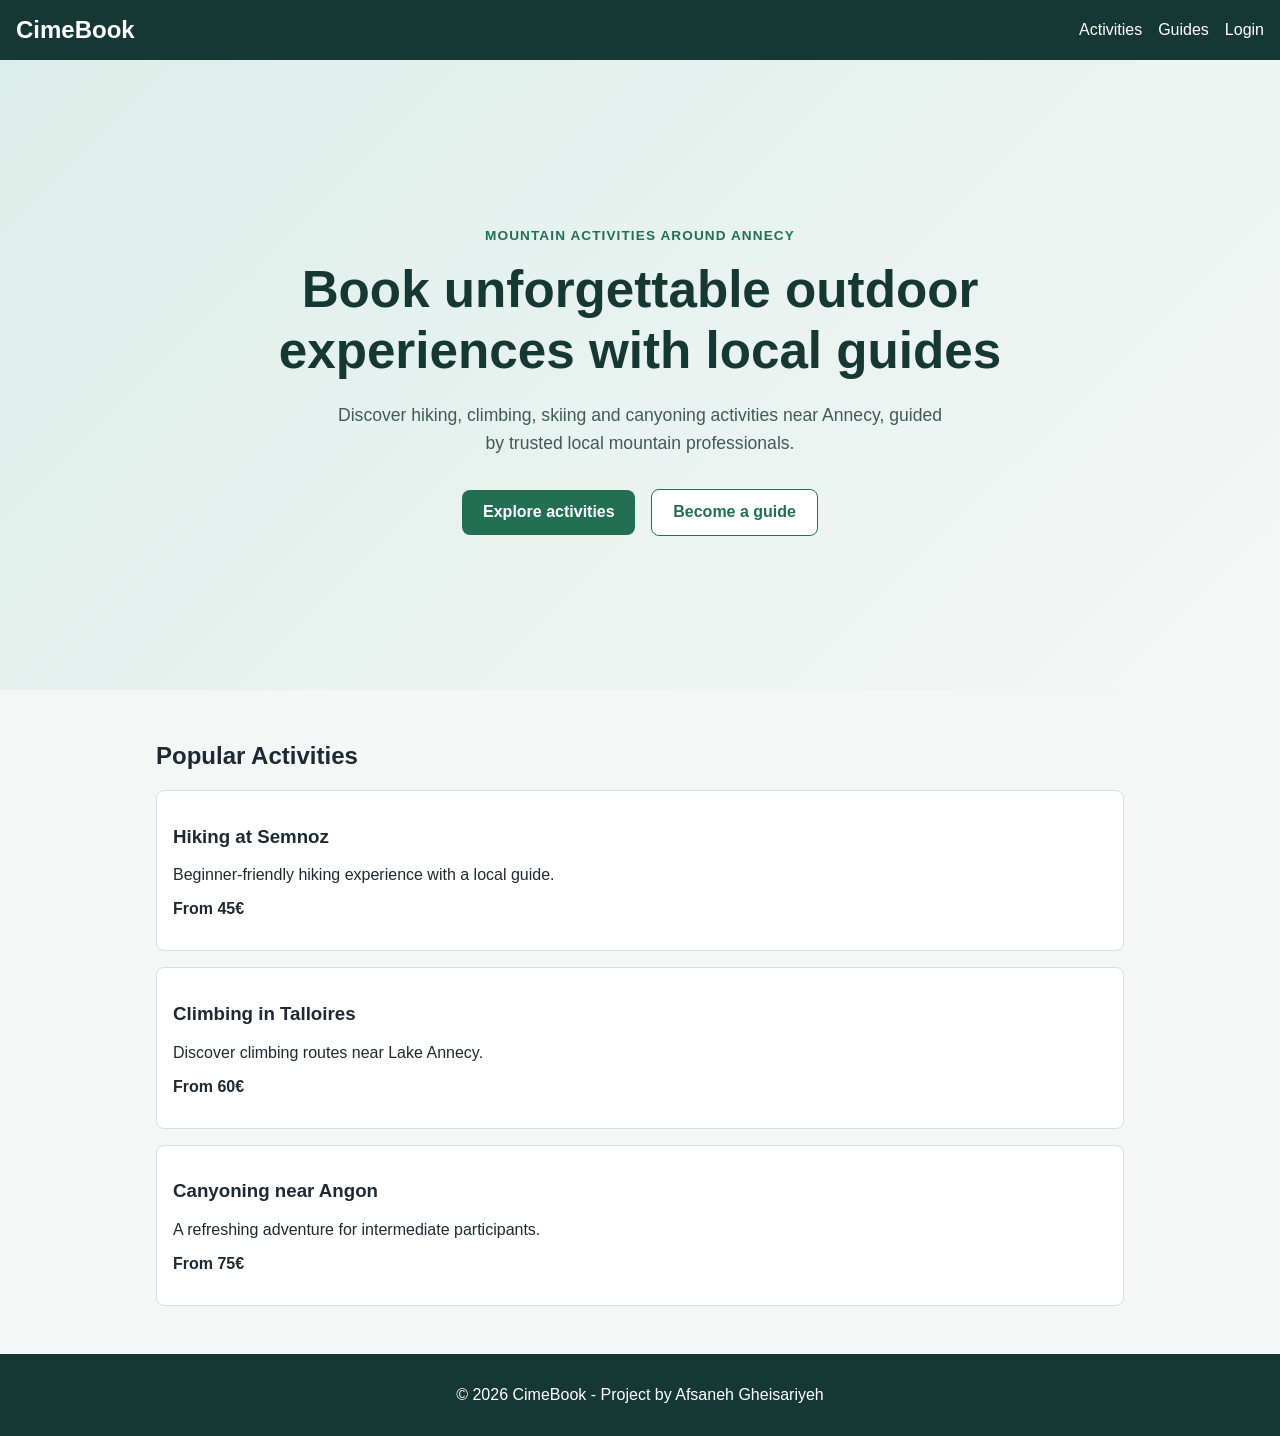
==== frontend-static/index.html @ 249cda1d "feat: add homepage hero section" ====
<!DOCTYPE html>
<html lang="en">
<head>
    <meta charset="UTF-8">
    <meta name="viewport" content="width=device-width, initial-scale=1.0">
    <title>CimeBook - Mountain Activities Around Annecy</title>
    <link rel="stylesheet" href="css/style.css">
</head>
<body>

<header>
    <nav>
        <h1>CimeBook</h1>
        <ul>
            <li><a href="#">Activities</a></li>
            <li><a href="#">Guides</a></li>
            <li><a href="#">Login</a></li>
        </ul>
    </nav>
</header>

<main>
    <section class="hero">
        <div class="hero-content">
            <p class="hero-label">Mountain activities around Annecy</p>

            <h2>Book unforgettable outdoor experiences with local guides</h2>

            <p class="hero-description">
                Discover hiking, climbing, skiing and canyoning activities near Annecy,
                guided by trusted local mountain professionals.
            </p>

            <div class="hero-actions">
                <a href="#" class="button button-primary">Explore activities</a>
                <a href="#" class="button button-secondary">Become a guide</a>
            </div>
        </div>
    </section>
    </section>

    <section class="activities">
        <h2>Popular Activities</h2>

        <div class="activity-card">
            <h3>Hiking at Semnoz</h3>
            <p>Beginner-friendly hiking experience with a local guide.</p>
            <p><strong>From 45€</strong></p>
        </div>

        <div class="activity-card">
            <h3>Climbing in Talloires</h3>
            <p>Discover climbing routes near Lake Annecy.</p>
            <p><strong>From 60€</strong></p>
        </div>

        <div class="activity-card">
            <h3>Canyoning near Angon</h3>
            <p>A refreshing adventure for intermediate participants.</p>
            <p><strong>From 75€</strong></p>
        </div>
    </section>
</main>

<footer>
    <p>&copy; 2026 CimeBook - Project by Afsaneh Gheisariyeh</p>
</footer>

<script src="js/main.js"></script>
</body>
</html>
---- frontend-static/css/style.css ----
* {
    box-sizing: border-box;
}

body {
    margin: 0;
    font-family: Arial, sans-serif;
    color: #1f2933;
    background-color: #f5f7f6;
}

header {
    background-color: #163832;
    color: white;
    padding: 1rem;
}

nav {
    display: flex;
    flex-direction: column;
    gap: 1rem;
}

nav h1 {
    margin: 0;
}

nav ul {
    list-style: none;
    display: flex;
    gap: 1rem;
    padding: 0;
    margin: 0;
}

nav a {
    color: white;
    text-decoration: none;
}

.hero {
    min-height: 70vh;
    display: flex;
    align-items: center;
    justify-content: center;
    padding: 4rem 1.5rem;
    text-align: center;
    background: linear-gradient(135deg, #dceee9, #f5f7f6);
}

.hero-content {
    max-width: 800px;
}

.hero-label {
    margin-bottom: 1rem;
    color: #226f54;
    font-weight: bold;
    text-transform: uppercase;
    letter-spacing: 0.08em;
    font-size: 0.85rem;
}

.hero h2 {
    margin: 0;
    font-size: 2.2rem;
    line-height: 1.2;
    color: #163832;
}

.hero-description {
    margin: 1.2rem auto 0;
    max-width: 620px;
    font-size: 1.1rem;
    line-height: 1.6;
    color: #415a57;
}

.hero-actions {
    margin-top: 2rem;
    display: flex;
    flex-direction: column;
    gap: 1rem;
    align-items: center;
}

.button {
    display: inline-block;
    padding: 0.85rem 1.3rem;
    border-radius: 8px;
    text-decoration: none;
    font-weight: bold;
}

.button-primary {
    background-color: #226f54;
    color: white;
}

.button-secondary {
    background-color: white;
    color: #226f54;
    border: 1px solid #226f54;
}

@media (min-width: 768px) {
    .hero h2 {
        font-size: 3.2rem;
    }

    .hero-actions {
        flex-direction: row;
        justify-content: center;
    }
}

.activities {
    padding: 2rem 1rem;
}

.activity-card {
    background: white;
    padding: 1rem;
    margin-bottom: 1rem;
    border-radius: 8px;
    border: 1px solid #ddd;
}

footer {
    text-align: center;
    padding: 1rem;
    background-color: #163832;
    color: white;
}

@media (min-width: 768px) {
    nav {
        flex-direction: row;
        justify-content: space-between;
        align-items: center;
    }

    .activities {
        max-width: 1000px;
        margin: 0 auto;
    }
}
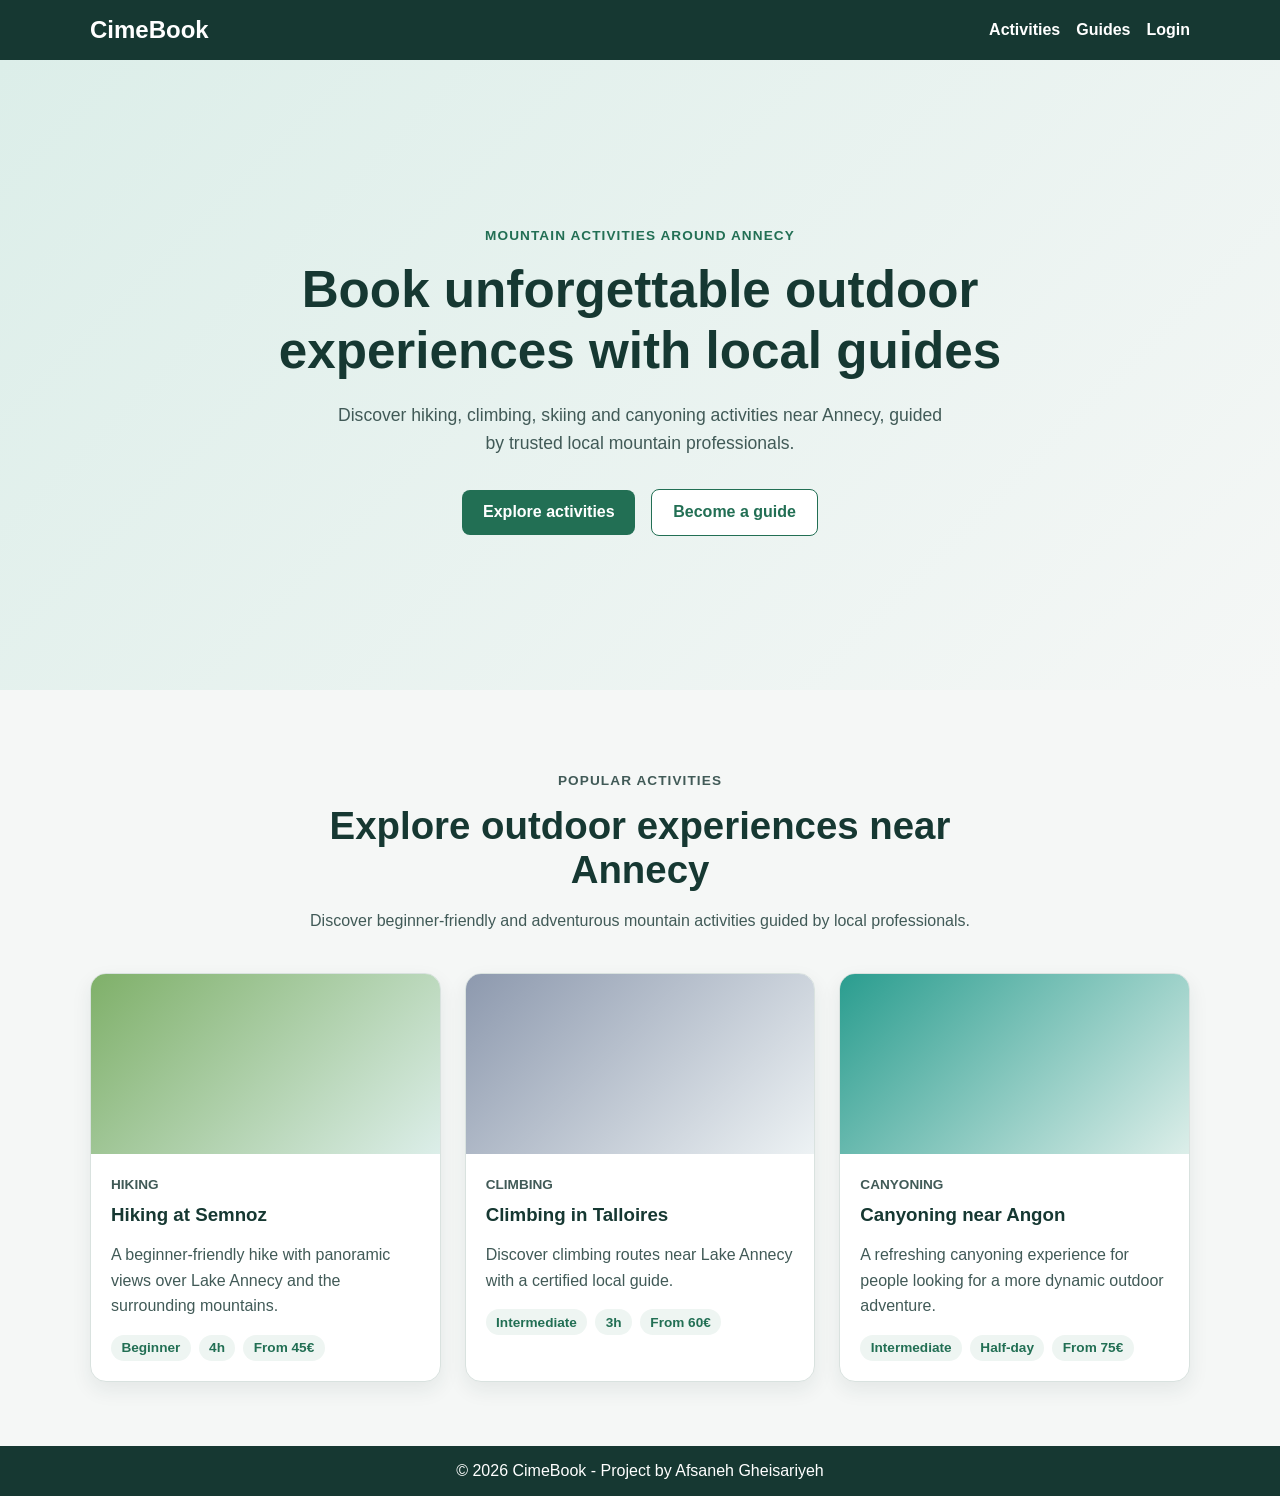
==== commit d285c889: "feat: add popular activities section" ====
--- a/frontend-static/index.html
+++ b/frontend-static/index.html
@@ -8,10 +8,11 @@
 </head>
 <body>
 
-<header>
-    <nav>
-        <h1>CimeBook</h1>
-        <ul>
+<header class="site-header">
+    <nav class="navbar">
+        <h1 class="logo">CimeBook</h1>
+
+        <ul class="nav-links">
             <li><a href="#">Activities</a></li>
             <li><a href="#">Guides</a></li>
             <li><a href="#">Login</a></li>
@@ -37,32 +38,79 @@
             </div>
         </div>
     </section>
-    </section>
 
-    <section class="activities">
-        <h2>Popular Activities</h2>
-
-        <div class="activity-card">
-            <h3>Hiking at Semnoz</h3>
-            <p>Beginner-friendly hiking experience with a local guide.</p>
-            <p><strong>From 45€</strong></p>
+    <section class="activities-section">
+        <div class="section-header">
+            <p class="section-label">Popular activities</p>
+            <h2>Explore outdoor experiences near Annecy</h2>
+            <p>
+                Discover beginner-friendly and adventurous mountain activities
+                guided by local professionals.
+            </p>
         </div>
 
-        <div class="activity-card">
-            <h3>Climbing in Talloires</h3>
-            <p>Discover climbing routes near Lake Annecy.</p>
-            <p><strong>From 60€</strong></p>
-        </div>
+        <div class="activities-grid">
+            <article class="activity-card">
+                <div class="activity-image activity-image-hiking"></div>
 
-        <div class="activity-card">
-            <h3>Canyoning near Angon</h3>
-            <p>A refreshing adventure for intermediate participants.</p>
-            <p><strong>From 75€</strong></p>
+                <div class="activity-content">
+                    <p class="activity-category">Hiking</p>
+                    <h3>Hiking at Semnoz</h3>
+                    <p>
+                        A beginner-friendly hike with panoramic views over Lake Annecy
+                        and the surrounding mountains.
+                    </p>
+
+                    <div class="activity-meta">
+                        <span>Beginner</span>
+                        <span>4h</span>
+                        <span>From 45€</span>
+                    </div>
+                </div>
+            </article>
+
+            <article class="activity-card">
+                <div class="activity-image activity-image-climbing"></div>
+
+                <div class="activity-content">
+                    <p class="activity-category">Climbing</p>
+                    <h3>Climbing in Talloires</h3>
+                    <p>
+                        Discover climbing routes near Lake Annecy with a certified
+                        local guide.
+                    </p>
+
+                    <div class="activity-meta">
+                        <span>Intermediate</span>
+                        <span>3h</span>
+                        <span>From 60€</span>
+                    </div>
+                </div>
+            </article>
+
+            <article class="activity-card">
+                <div class="activity-image activity-image-canyoning"></div>
+
+                <div class="activity-content">
+                    <p class="activity-category">Canyoning</p>
+                    <h3>Canyoning near Angon</h3>
+                    <p>
+                        A refreshing canyoning experience for people looking for a more
+                        dynamic outdoor adventure.
+                    </p>
+
+                    <div class="activity-meta">
+                        <span>Intermediate</span>
+                        <span>Half-day</span>
+                        <span>From 75€</span>
+                    </div>
+                </div>
+            </article>
         </div>
     </section>
 </main>
 
-<footer>
+<footer class="site-footer">
     <p>&copy; 2026 CimeBook - Project by Afsaneh Gheisariyeh</p>
 </footer>
 
--- a/frontend-static/css/style.css
+++ b/frontend-static/css/style.css
@@ -9,33 +9,42 @@
     background-color: #f5f7f6;
 }
 
-header {
+.site-header {
     background-color: #163832;
     color: white;
     padding: 1rem;
 }
 
-nav {
+.navbar {
     display: flex;
     flex-direction: column;
     gap: 1rem;
-}
-
-nav h1 {
-    margin: 0;
-}
-
-nav ul {
+    max-width: 1100px;
+    margin: 0 auto;
+}
+
+.logo {
+    margin: 0;
+    font-size: 1.5rem;
+}
+
+.nav-links {
     list-style: none;
     display: flex;
+    flex-wrap: wrap;
     gap: 1rem;
     padding: 0;
     margin: 0;
 }
 
-nav a {
+.nav-links a {
     color: white;
     text-decoration: none;
+    font-weight: bold;
+}
+
+.nav-links a:hover {
+    text-decoration: underline;
 }
 
 .hero {
@@ -69,8 +78,8 @@
 }
 
 .hero-description {
+    max-width: 620px;
     margin: 1.2rem auto 0;
-    max-width: 620px;
     font-size: 1.1rem;
     line-height: 1.6;
     color: #415a57;
@@ -103,7 +112,127 @@
     border: 1px solid #226f54;
 }
 
+.activities-section {
+    padding: 4rem 1.5rem;
+    background-color: #f5f7f6;
+}
+
+.section-header {
+    max-width: 720px;
+    margin: 0 auto 2.5rem;
+    text-align: center;
+}
+
+.section-label {
+    margin-bottom: 0.75rem;
+    color: #226f54;
+    font-weight: bold;
+    text-transform: uppercase;
+    letter-spacing: 0.08em;
+    font-size: 0.85rem;
+}
+
+.section-header h2 {
+    margin: 0;
+    color: #163832;
+    font-size: 2rem;
+}
+
+.section-header p {
+    margin-top: 1rem;
+    color: #415a57;
+    line-height: 1.6;
+}
+
+.activities-grid {
+    max-width: 1100px;
+    margin: 0 auto;
+    display: grid;
+    gap: 1.5rem;
+}
+
+.activity-card {
+    overflow: hidden;
+    background-color: white;
+    border: 1px solid #d9e2df;
+    border-radius: 16px;
+    box-shadow: 0 8px 20px rgba(22, 56, 50, 0.08);
+}
+
+.activity-image {
+    height: 180px;
+    background-size: cover;
+    background-position: center;
+}
+
+.activity-image-hiking {
+    background: linear-gradient(135deg, #7fb069, #dceee9);
+}
+
+.activity-image-climbing {
+    background: linear-gradient(135deg, #8d99ae, #edf2f4);
+}
+
+.activity-image-canyoning {
+    background: linear-gradient(135deg, #2a9d8f, #dceee9);
+}
+
+.activity-content {
+    padding: 1.25rem;
+}
+
+.activity-category {
+    margin: 0 0 0.5rem;
+    color: #226f54;
+    font-weight: bold;
+    font-size: 0.85rem;
+    text-transform: uppercase;
+}
+
+.activity-content h3 {
+    margin: 0;
+    color: #163832;
+}
+
+.activity-content p {
+    color: #415a57;
+    line-height: 1.6;
+}
+
+.activity-meta {
+    display: flex;
+    flex-wrap: wrap;
+    gap: 0.5rem;
+    margin-top: 1rem;
+}
+
+.activity-meta span {
+    padding: 0.35rem 0.65rem;
+    background-color: #eef5f2;
+    color: #226f54;
+    border-radius: 999px;
+    font-size: 0.85rem;
+    font-weight: bold;
+}
+
+.site-footer {
+    text-align: center;
+    padding: 1rem;
+    background-color: #163832;
+    color: white;
+}
+
+.site-footer p {
+    margin: 0;
+}
+
 @media (min-width: 768px) {
+    .navbar {
+        flex-direction: row;
+        justify-content: space-between;
+        align-items: center;
+    }
+
     .hero h2 {
         font-size: 3.2rem;
     }
@@ -112,36 +241,12 @@
         flex-direction: row;
         justify-content: center;
     }
-}
-
-.activities {
-    padding: 2rem 1rem;
-}
-
-.activity-card {
-    background: white;
-    padding: 1rem;
-    margin-bottom: 1rem;
-    border-radius: 8px;
-    border: 1px solid #ddd;
-}
-
-footer {
-    text-align: center;
-    padding: 1rem;
-    background-color: #163832;
-    color: white;
-}
-
-@media (min-width: 768px) {
-    nav {
-        flex-direction: row;
-        justify-content: space-between;
-        align-items: center;
-    }
-
-    .activities {
-        max-width: 1000px;
-        margin: 0 auto;
+
+    .activities-grid {
+        grid-template-columns: repeat(3, 1fr);
+    }
+
+    .section-header h2 {
+        font-size: 2.4rem;
     }
 }
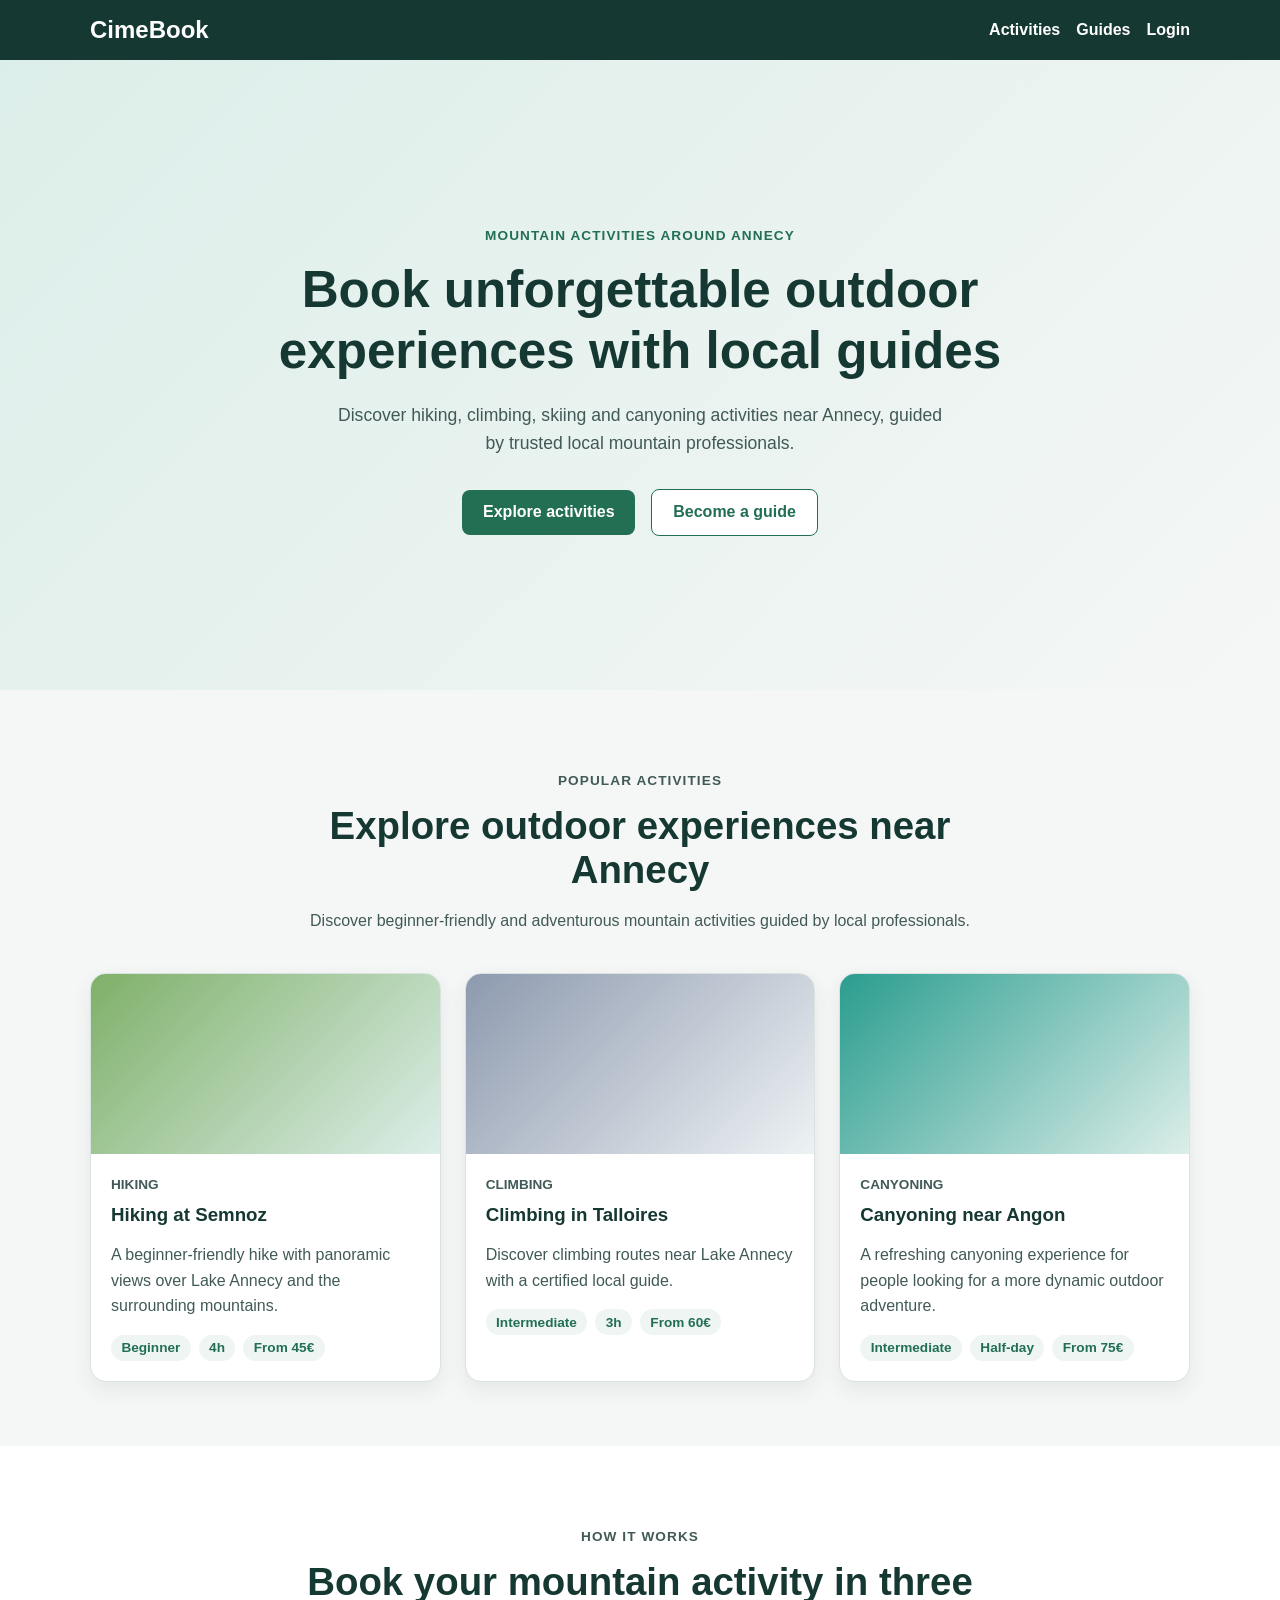
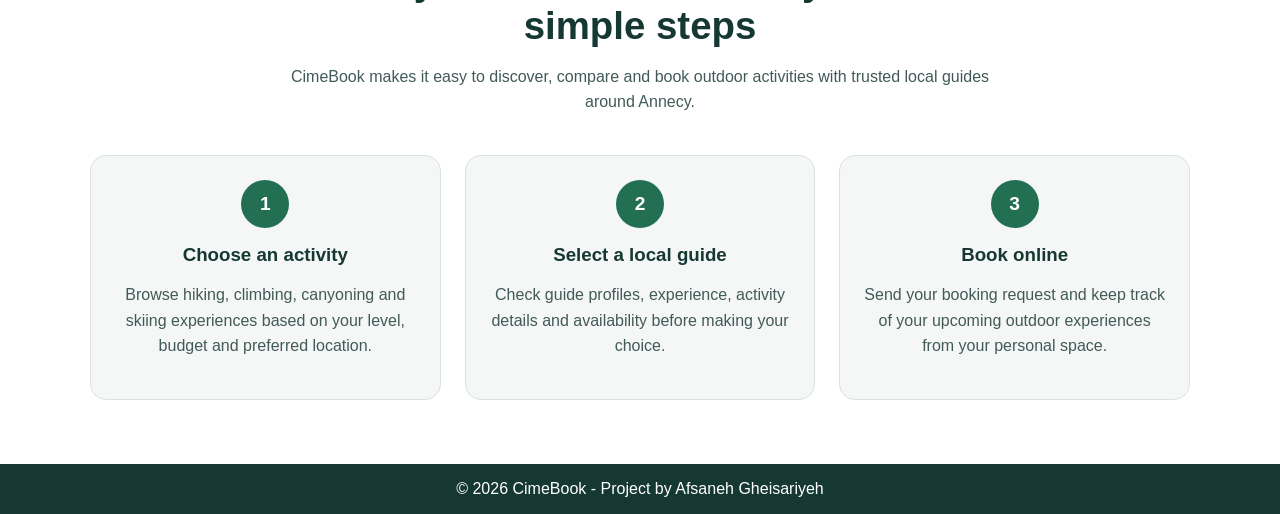
==== commit c3bef258: "feat: add how it works section" ====
--- a/frontend-static/index.html
+++ b/frontend-static/index.html
@@ -108,6 +108,45 @@
             </article>
         </div>
     </section>
+    <section class="how-it-works-section">
+        <div class="section-header">
+            <p class="section-label">How it works</p>
+            <h2>Book your mountain activity in three simple steps</h2>
+            <p>
+                CimeBook makes it easy to discover, compare and book outdoor activities
+                with trusted local guides around Annecy.
+            </p>
+        </div>
+
+        <div class="steps-grid">
+            <article class="step-card">
+                <div class="step-number">1</div>
+                <h3>Choose an activity</h3>
+                <p>
+                    Browse hiking, climbing, canyoning and skiing experiences based on
+                    your level, budget and preferred location.
+                </p>
+            </article>
+
+            <article class="step-card">
+                <div class="step-number">2</div>
+                <h3>Select a local guide</h3>
+                <p>
+                    Check guide profiles, experience, activity details and availability
+                    before making your choice.
+                </p>
+            </article>
+
+            <article class="step-card">
+                <div class="step-number">3</div>
+                <h3>Book online</h3>
+                <p>
+                    Send your booking request and keep track of your upcoming outdoor
+                    experiences from your personal space.
+                </p>
+            </article>
+        </div>
+    </section>
 </main>
 
 <footer class="site-footer">
--- a/frontend-static/css/style.css
+++ b/frontend-static/css/style.css
@@ -215,6 +215,50 @@
     font-weight: bold;
 }
 
+.how-it-works-section {
+    padding: 4rem 1.5rem;
+    background-color: white;
+}
+
+.steps-grid {
+    max-width: 1100px;
+    margin: 0 auto;
+    display: grid;
+    gap: 1.5rem;
+}
+
+.step-card {
+    padding: 1.5rem;
+    background-color: #f5f7f6;
+    border: 1px solid #d9e2df;
+    border-radius: 16px;
+    text-align: center;
+}
+
+.step-number {
+    width: 48px;
+    height: 48px;
+    margin: 0 auto 1rem;
+    display: flex;
+    align-items: center;
+    justify-content: center;
+    background-color: #226f54;
+    color: white;
+    border-radius: 50%;
+    font-weight: bold;
+    font-size: 1.2rem;
+}
+
+.step-card h3 {
+    margin: 0;
+    color: #163832;
+}
+
+.step-card p {
+    color: #415a57;
+    line-height: 1.6;
+}
+
 .site-footer {
     text-align: center;
     padding: 1rem;
@@ -249,4 +293,8 @@
     .section-header h2 {
         font-size: 2.4rem;
     }
+
+    .steps-grid {
+        grid-template-columns: repeat(3, 1fr);
+    }
 }
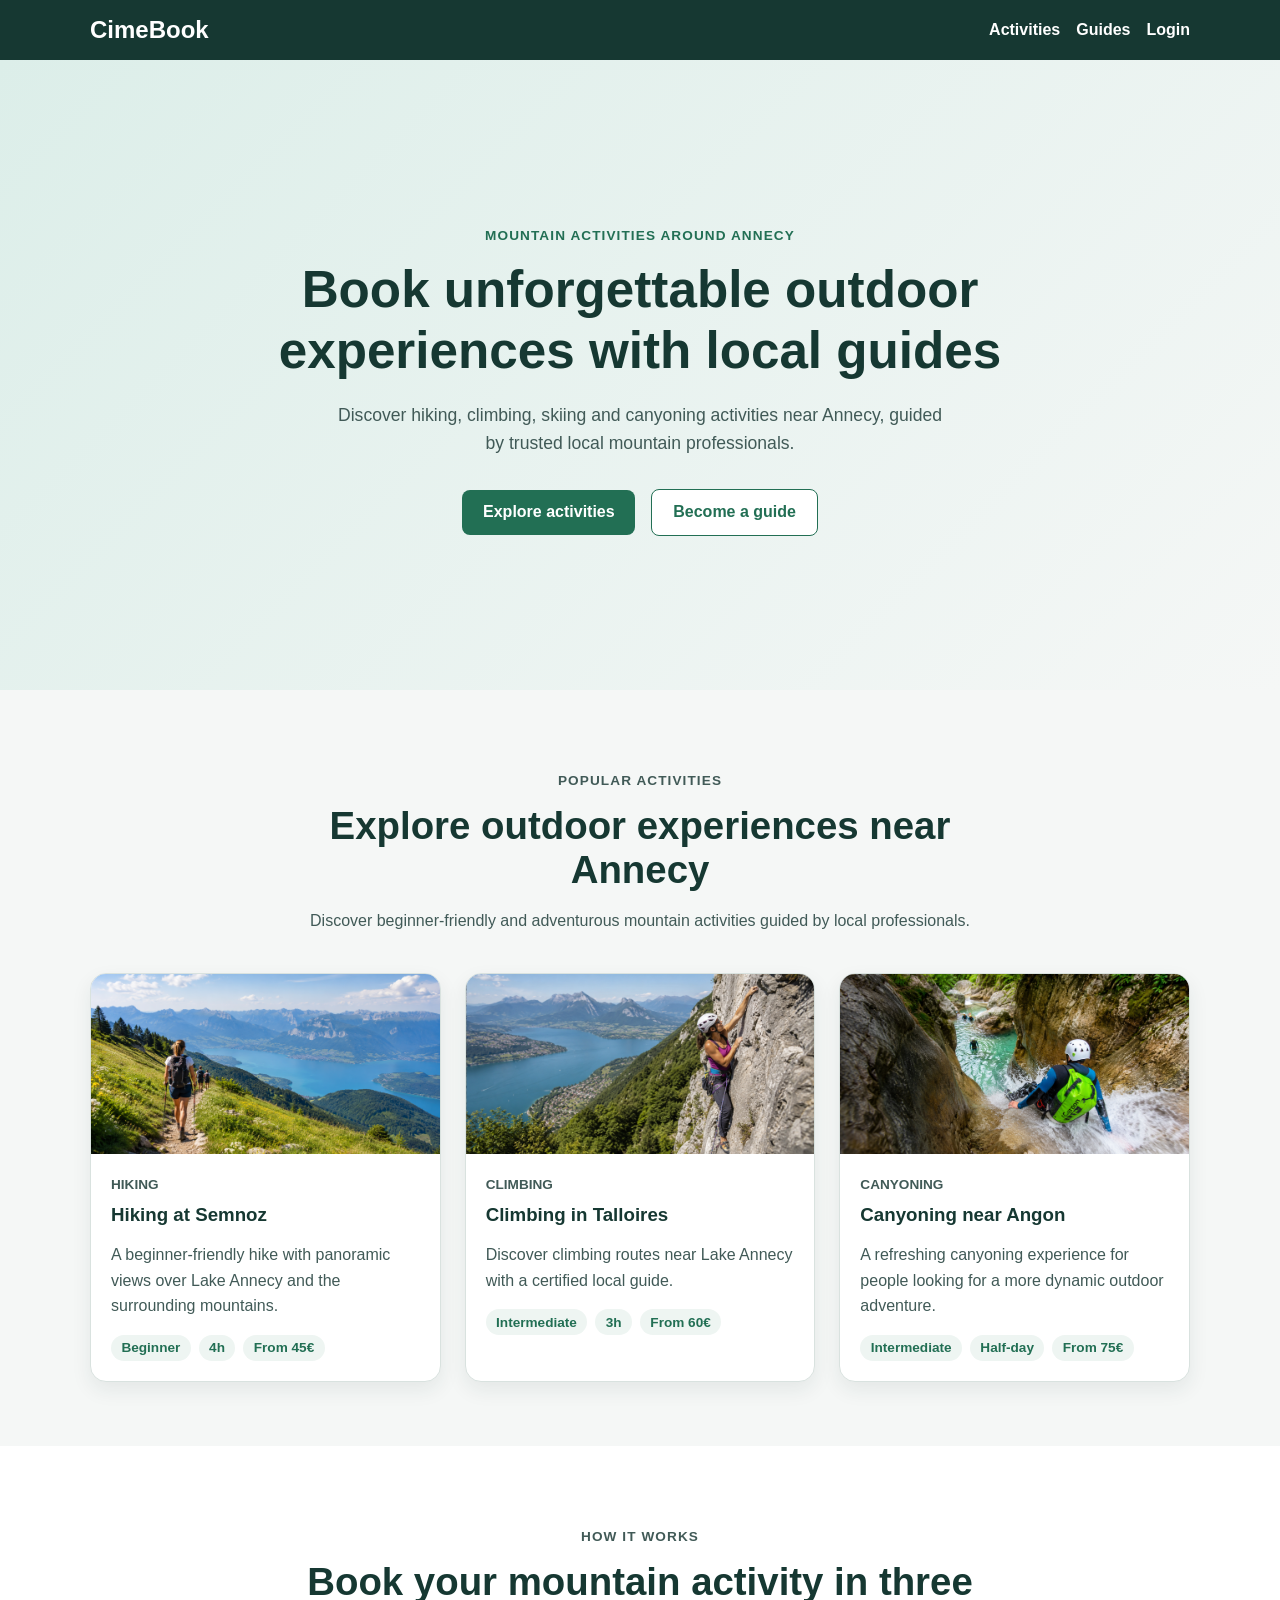
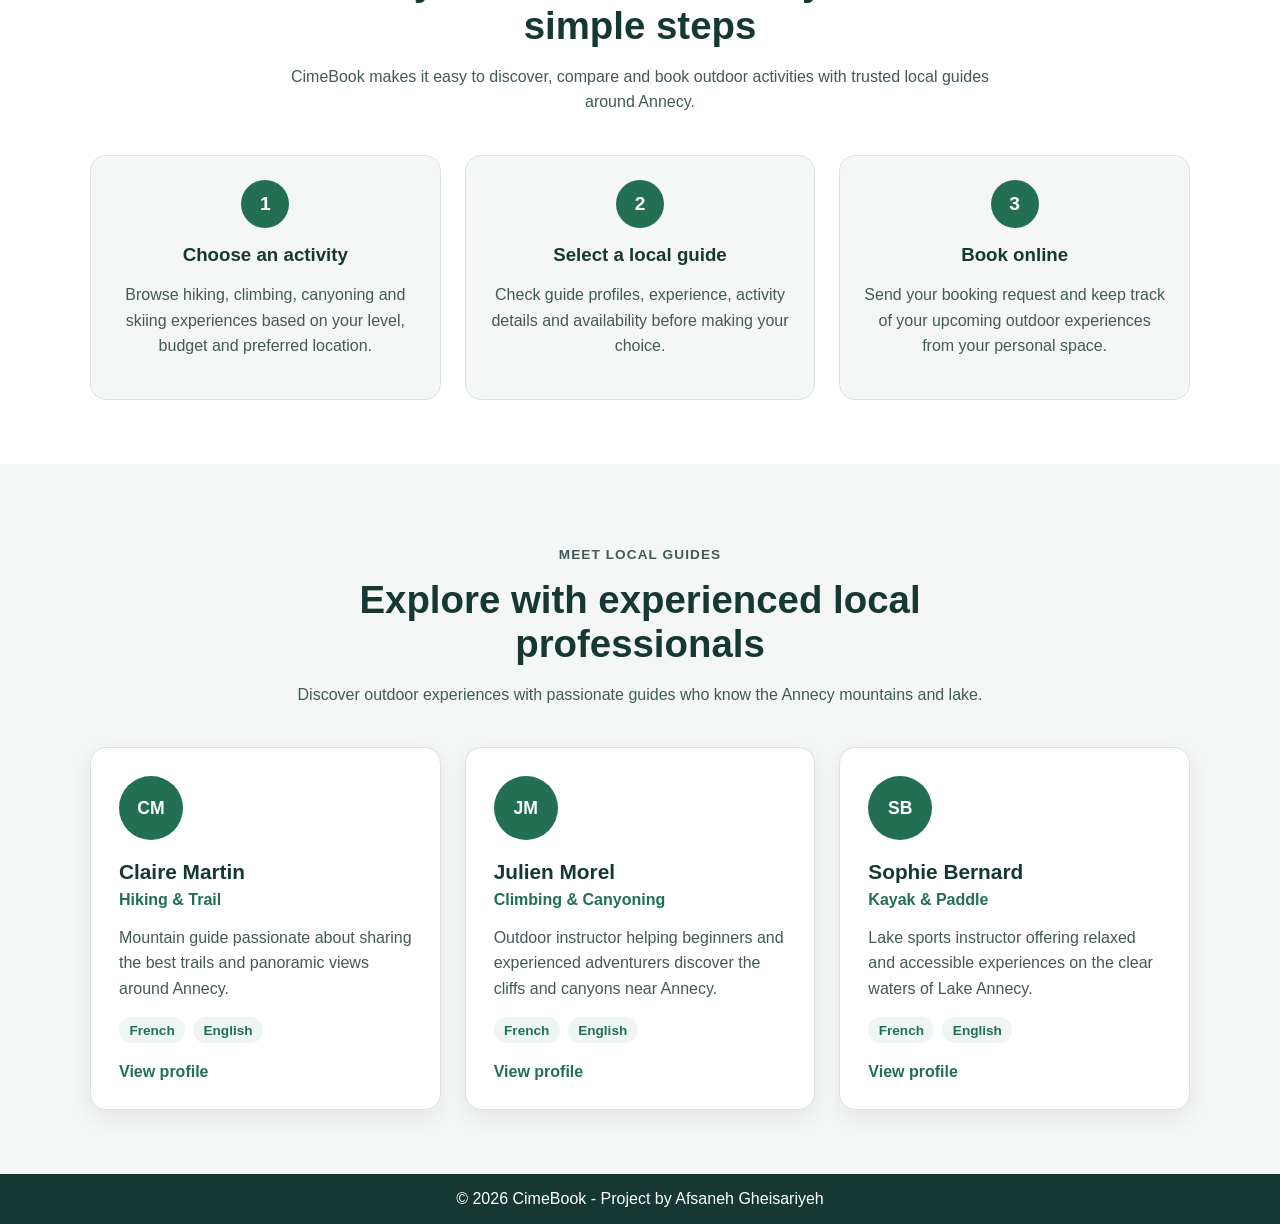
==== commit 47ee0d4c: "feat: add local guides preview section" ====
--- a/frontend-static/index.html
+++ b/frontend-static/index.html
@@ -147,6 +147,81 @@
             </article>
         </div>
     </section>
+    <section class="guides-section" aria-labelledby="guides-title">
+        <div class="section-header">
+            <p class="section-label">Meet local guides</p>
+            <h2 id="guides-title">Explore with experienced local professionals</h2>
+            <p>
+                Discover outdoor experiences with passionate guides who know
+                the Annecy mountains and lake.
+            </p>
+        </div>
+
+        <div class="guides-grid">
+            <article class="guide-card">
+                <div class="guide-avatar">CM</div>
+
+                <div class="guide-content">
+                    <h3>Claire Martin</h3>
+                    <p class="guide-specialty">Hiking & Trail</p>
+
+                    <p>
+                        Mountain guide passionate about sharing the best trails
+                        and panoramic views around Annecy.
+                    </p>
+
+                    <div class="guide-meta">
+                        <span>French</span>
+                        <span>English</span>
+                    </div>
+
+                    <a href="#" class="guide-link">View profile</a>
+                </div>
+            </article>
+
+            <article class="guide-card">
+                <div class="guide-avatar">JM</div>
+
+                <div class="guide-content">
+                    <h3>Julien Morel</h3>
+                    <p class="guide-specialty">Climbing & Canyoning</p>
+
+                    <p>
+                        Outdoor instructor helping beginners and experienced
+                        adventurers discover the cliffs and canyons near Annecy.
+                    </p>
+
+                    <div class="guide-meta">
+                        <span>French</span>
+                        <span>English</span>
+                    </div>
+
+                    <a href="#" class="guide-link">View profile</a>
+                </div>
+            </article>
+
+            <article class="guide-card">
+                <div class="guide-avatar">SB</div>
+
+                <div class="guide-content">
+                    <h3>Sophie Bernard</h3>
+                    <p class="guide-specialty">Kayak & Paddle</p>
+
+                    <p>
+                        Lake sports instructor offering relaxed and accessible
+                        experiences on the clear waters of Lake Annecy.
+                    </p>
+
+                    <div class="guide-meta">
+                        <span>French</span>
+                        <span>English</span>
+                    </div>
+
+                    <a href="#" class="guide-link">View profile</a>
+                </div>
+            </article>
+        </div>
+    </section>
 </main>
 
 <footer class="site-footer">
--- a/frontend-static/css/style.css
+++ b/frontend-static/css/style.css
@@ -166,15 +166,15 @@
 }
 
 .activity-image-hiking {
-    background: linear-gradient(135deg, #7fb069, #dceee9);
+    background-image: url("../images/activities/hiking-semnoz.png");
 }
 
 .activity-image-climbing {
-    background: linear-gradient(135deg, #8d99ae, #edf2f4);
+    background-image: url("../images/activities/climbing-talloires.png");
 }
 
 .activity-image-canyoning {
-    background: linear-gradient(135deg, #2a9d8f, #dceee9);
+    background-image: url("../images/activities/canyoning-angon.png");
 }
 
 .activity-content {
@@ -259,6 +259,83 @@
     line-height: 1.6;
 }
 
+.guides-section {
+    padding: 4rem 1.5rem;
+    background-color: #f5f7f6;
+}
+
+.guides-grid {
+    max-width: 1100px;
+    margin: 0 auto;
+    display: grid;
+    gap: 1.5rem;
+}
+
+.guide-card {
+    padding: 1.75rem;
+    background-color: white;
+    border: 1px solid #d9e2df;
+    border-radius: 16px;
+    box-shadow: 0 8px 20px rgba(22, 56, 50, 0.08);
+}
+
+.guide-avatar {
+    width: 64px;
+    height: 64px;
+    display: flex;
+    align-items: center;
+    justify-content: center;
+    margin-bottom: 1.25rem;
+    border-radius: 50%;
+    background-color: #226f54;
+    color: white;
+    font-size: 1.1rem;
+    font-weight: bold;
+}
+
+.guide-content h3 {
+    margin: 0;
+    color: #163832;
+    font-size: 1.3rem;
+}
+
+.guide-specialty {
+    margin: 0.4rem 0 0;
+    color: #226f54;
+    font-weight: bold;
+}
+
+.guide-content > p:not(.guide-specialty) {
+    color: #415a57;
+    line-height: 1.6;
+}
+
+.guide-meta {
+    display: flex;
+    flex-wrap: wrap;
+    gap: 0.5rem;
+    margin: 1rem 0 1.25rem;
+}
+
+.guide-meta span {
+    padding: 0.35rem 0.65rem;
+    background-color: #eef5f2;
+    color: #226f54;
+    border-radius: 999px;
+    font-size: 0.85rem;
+    font-weight: bold;
+}
+
+.guide-link {
+    color: #226f54;
+    font-weight: bold;
+    text-decoration: none;
+}
+
+.guide-link:hover {
+    text-decoration: underline;
+}
+
 .site-footer {
     text-align: center;
     padding: 1rem;
@@ -297,4 +374,7 @@
     .steps-grid {
         grid-template-columns: repeat(3, 1fr);
     }
+    .guides-grid {
+        grid-template-columns: repeat(3, 1fr);
+    }
 }
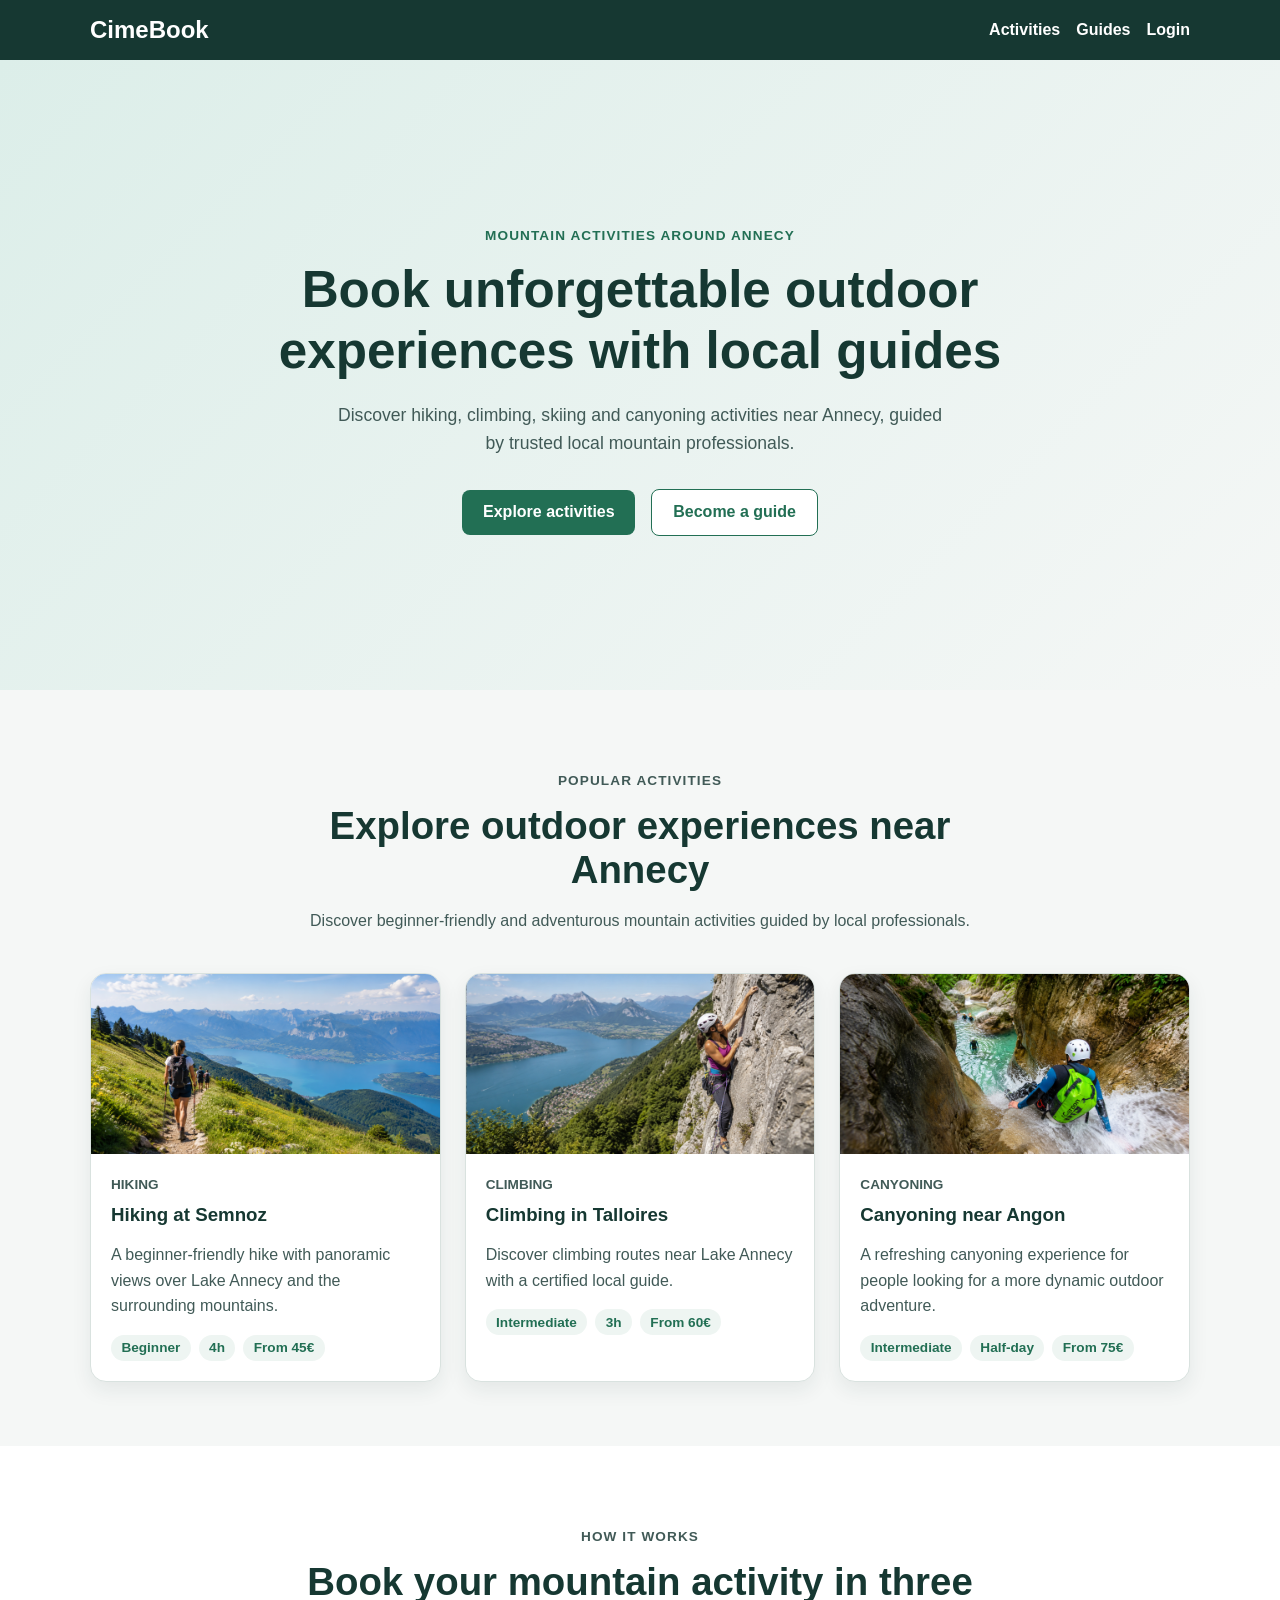
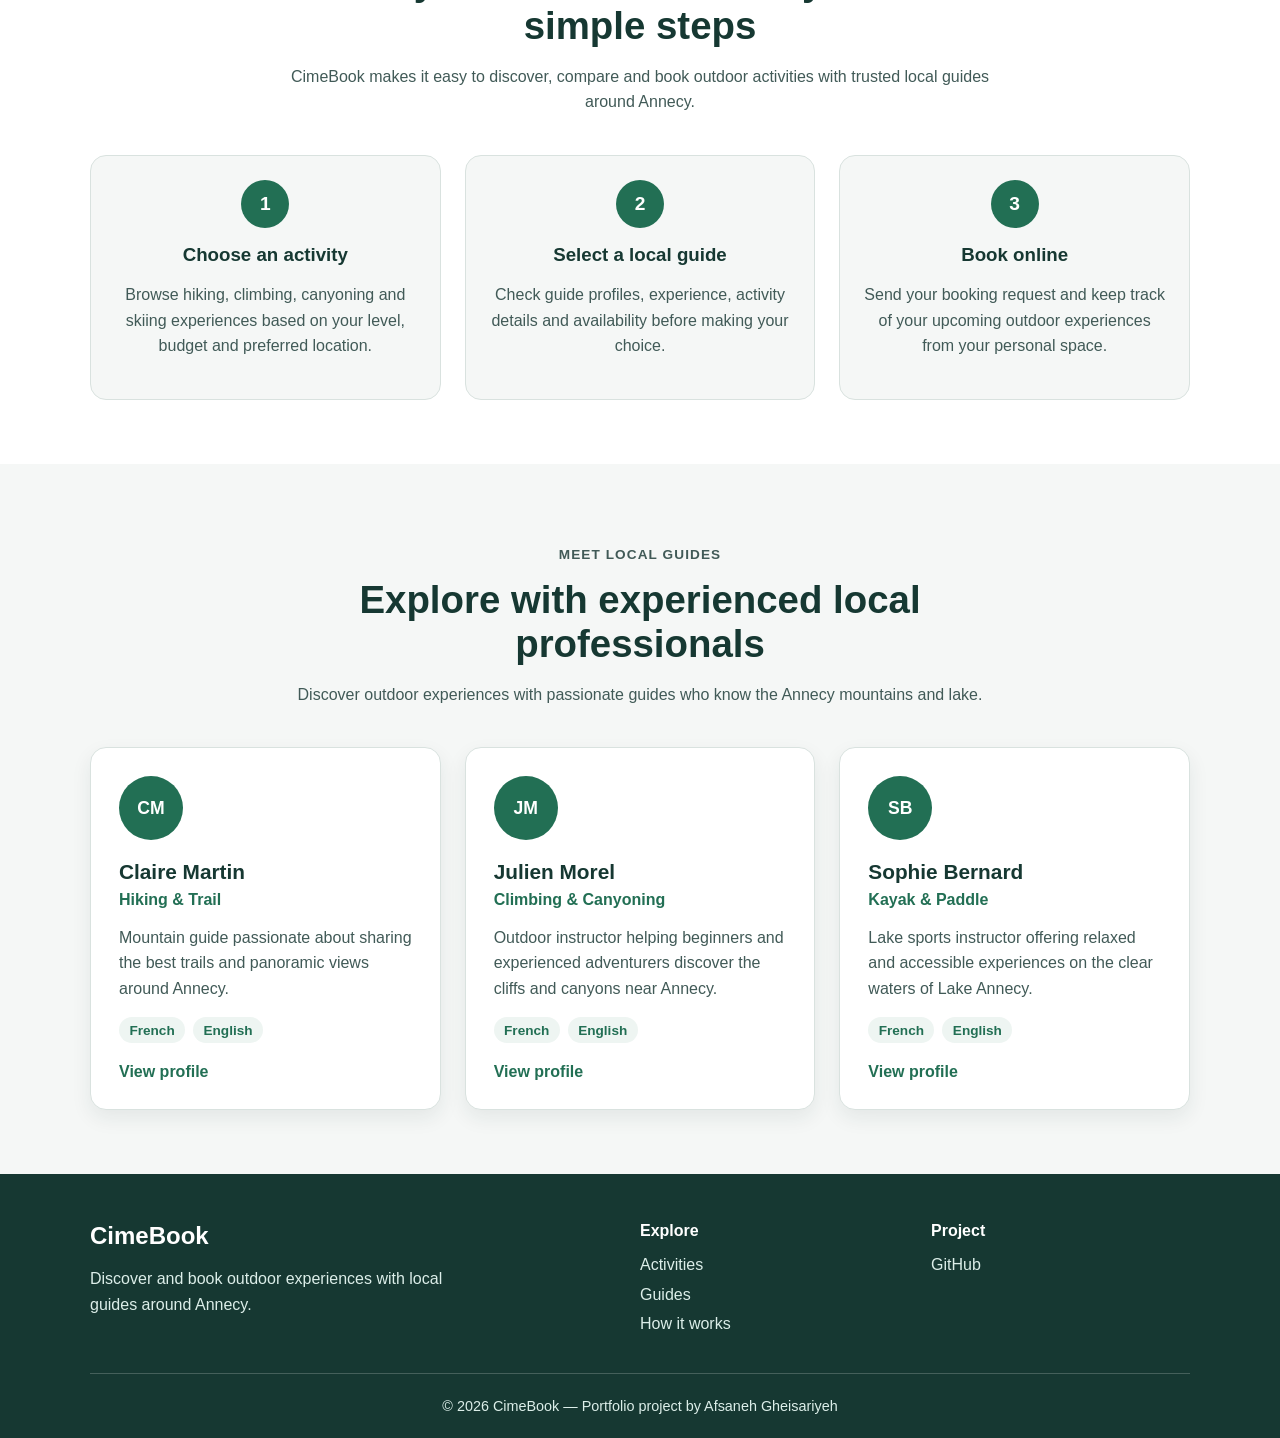
==== commit 1ca084df: "feat: improve homepage footer" ====
--- a/frontend-static/index.html
+++ b/frontend-static/index.html
@@ -225,7 +225,35 @@
 </main>
 
 <footer class="site-footer">
-    <p>&copy; 2026 CimeBook - Project by Afsaneh Gheisariyeh</p>
+    <div class="footer-content">
+        <div class="footer-brand">
+            <h2>CimeBook</h2>
+            <p>
+                Discover and book outdoor experiences with local guides
+                around Annecy.
+            </p>
+        </div>
+
+        <div class="footer-links">
+            <h3>Explore</h3>
+            <a href="#">Activities</a>
+            <a href="#">Guides</a>
+            <a href="#">How it works</a>
+        </div>
+
+        <div class="footer-links">
+            <h3>Project</h3>
+            <a href="https://github.com/gheisariyeh/cimebook"
+               target="_blank"
+               rel="noopener noreferrer">
+                GitHub
+            </a>
+        </div>
+    </div>
+
+    <div class="footer-bottom">
+        <p>© 2026 CimeBook — Portfolio project by Afsaneh Gheisariyeh</p>
+    </div>
 </footer>
 
 <script src="js/main.js"></script>
--- a/frontend-static/css/style.css
+++ b/frontend-static/css/style.css
@@ -337,14 +337,66 @@
 }
 
 .site-footer {
+    padding: 3rem 1.5rem 1.5rem;
+    background-color: #163832;
+    color: white;
+}
+
+.footer-content {
+    max-width: 1100px;
+    margin: 0 auto;
+    display: grid;
+    gap: 2rem;
+}
+
+.footer-brand {
+    max-width: 380px;
+}
+
+.footer-brand h2 {
+    margin: 0 0 1rem;
+    font-size: 1.5rem;
+}
+
+.footer-brand p {
+    margin: 0;
+    color: #dceee9;
+    line-height: 1.6;
+}
+
+.footer-links {
+    display: flex;
+    flex-direction: column;
+    gap: 0.7rem;
+}
+
+.footer-links h3 {
+    margin: 0 0 0.3rem;
+    font-size: 1rem;
+}
+
+.footer-links a {
+    color: #dceee9;
+    text-decoration: none;
+}
+
+.footer-links a:hover {
+    color: white;
+    text-decoration: underline;
+}
+
+.footer-bottom {
+    max-width: 1100px;
+    margin: 2.5rem auto 0;
+    padding-top: 1.5rem;
+    border-top: 1px solid rgba(255, 255, 255, 0.2);
     text-align: center;
-    padding: 1rem;
-    background-color: #163832;
-    color: white;
-}
-
-.site-footer p {
-    margin: 0;
+}
+
+.footer-bottom p {
+    margin: 0;
+    color: #dceee9;
+    font-size: 0.9rem;
 }
 
 @media (min-width: 768px) {
@@ -377,4 +429,7 @@
     .guides-grid {
         grid-template-columns: repeat(3, 1fr);
     }
+    .footer-content {
+        grid-template-columns: 2fr 1fr 1fr;
+    }
 }
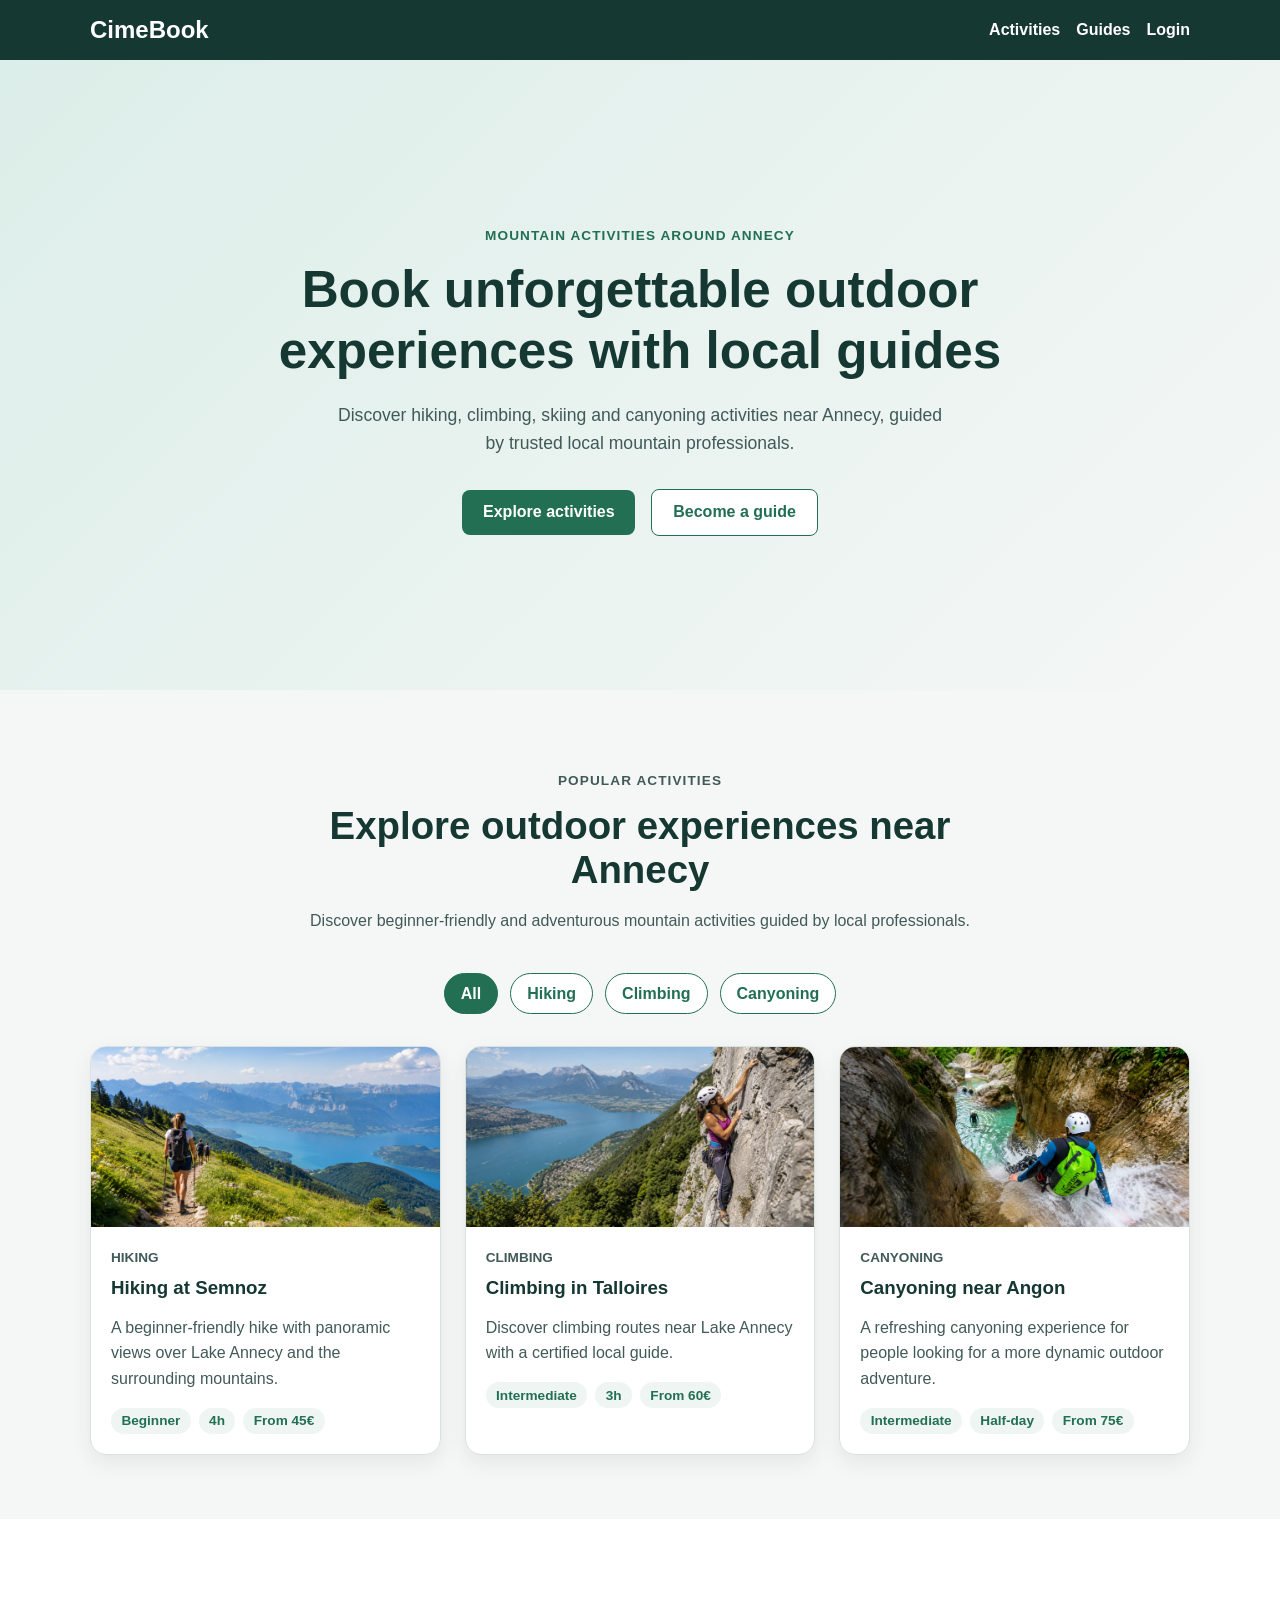
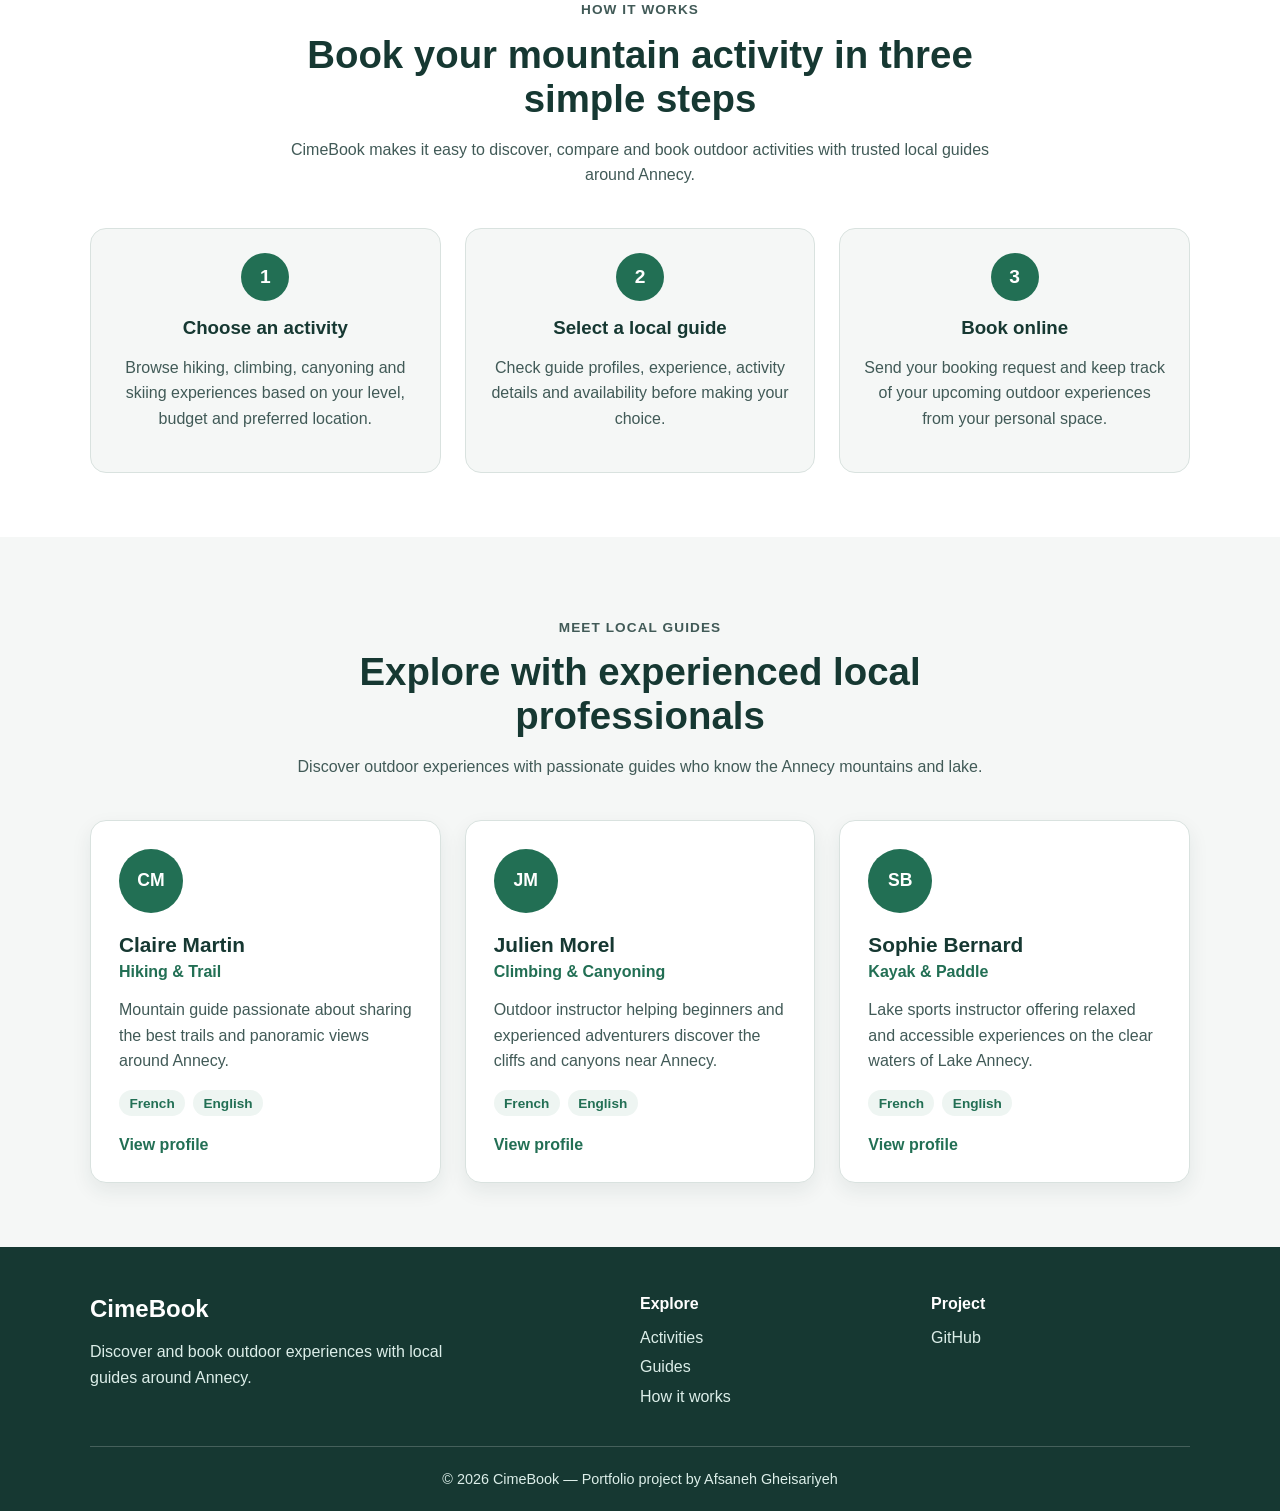
==== commit cf4a0b0f: "feat: add activity category filtering" ====
--- a/frontend-static/index.html
+++ b/frontend-static/index.html
@@ -6,6 +6,7 @@
     <title>CimeBook - Mountain Activities Around Annecy</title>
     <link rel="stylesheet" href="css/style.css">
 </head>
+
 <body>
 
 <header class="site-header">
@@ -21,6 +22,8 @@
 </header>
 
 <main>
+
+    <!-- Hero -->
     <section class="hero">
         <div class="hero-content">
             <p class="hero-label">Mountain activities around Annecy</p>
@@ -39,79 +42,69 @@
         </div>
     </section>
 
+
+    <!-- Popular Activities -->
     <section class="activities-section">
         <div class="section-header">
             <p class="section-label">Popular activities</p>
+
             <h2>Explore outdoor experiences near Annecy</h2>
+
             <p>
                 Discover beginner-friendly and adventurous mountain activities
                 guided by local professionals.
             </p>
         </div>
 
-        <div class="activities-grid">
-            <article class="activity-card">
-                <div class="activity-image activity-image-hiking"></div>
-
-                <div class="activity-content">
-                    <p class="activity-category">Hiking</p>
-                    <h3>Hiking at Semnoz</h3>
-                    <p>
-                        A beginner-friendly hike with panoramic views over Lake Annecy
-                        and the surrounding mountains.
-                    </p>
-
-                    <div class="activity-meta">
-                        <span>Beginner</span>
-                        <span>4h</span>
-                        <span>From 45€</span>
-                    </div>
-                </div>
-            </article>
-
-            <article class="activity-card">
-                <div class="activity-image activity-image-climbing"></div>
-
-                <div class="activity-content">
-                    <p class="activity-category">Climbing</p>
-                    <h3>Climbing in Talloires</h3>
-                    <p>
-                        Discover climbing routes near Lake Annecy with a certified
-                        local guide.
-                    </p>
-
-                    <div class="activity-meta">
-                        <span>Intermediate</span>
-                        <span>3h</span>
-                        <span>From 60€</span>
-                    </div>
-                </div>
-            </article>
-
-            <article class="activity-card">
-                <div class="activity-image activity-image-canyoning"></div>
-
-                <div class="activity-content">
-                    <p class="activity-category">Canyoning</p>
-                    <h3>Canyoning near Angon</h3>
-                    <p>
-                        A refreshing canyoning experience for people looking for a more
-                        dynamic outdoor adventure.
-                    </p>
-
-                    <div class="activity-meta">
-                        <span>Intermediate</span>
-                        <span>Half-day</span>
-                        <span>From 75€</span>
-                    </div>
-                </div>
-            </article>
-        </div>
+        <div class="activity-filters" aria-label="Filter activities by category">
+            <button
+                    type="button"
+                    class="filter-button active"
+                    data-category="All"
+                    aria-pressed="true"
+            >
+                All
+            </button>
+
+            <button
+                    type="button"
+                    class="filter-button"
+                    data-category="Hiking"
+                    aria-pressed="false"
+            >
+                Hiking
+            </button>
+
+            <button
+                    type="button"
+                    class="filter-button"
+                    data-category="Climbing"
+                    aria-pressed="false"
+            >
+                Climbing
+            </button>
+
+            <button
+                    type="button"
+                    class="filter-button"
+                    data-category="Canyoning"
+                    aria-pressed="false"
+            >
+                Canyoning
+            </button>
+        </div>
+
+        <div class="activities-grid" id="activities-grid"></div>
     </section>
+
+
+    <!-- How It Works -->
     <section class="how-it-works-section">
         <div class="section-header">
             <p class="section-label">How it works</p>
+
             <h2>Book your mountain activity in three simple steps</h2>
+
             <p>
                 CimeBook makes it easy to discover, compare and book outdoor activities
                 with trusted local guides around Annecy.
@@ -121,7 +114,9 @@
         <div class="steps-grid">
             <article class="step-card">
                 <div class="step-number">1</div>
+
                 <h3>Choose an activity</h3>
+
                 <p>
                     Browse hiking, climbing, canyoning and skiing experiences based on
                     your level, budget and preferred location.
@@ -130,7 +125,9 @@
 
             <article class="step-card">
                 <div class="step-number">2</div>
+
                 <h3>Select a local guide</h3>
+
                 <p>
                     Check guide profiles, experience, activity details and availability
                     before making your choice.
@@ -139,7 +136,9 @@
 
             <article class="step-card">
                 <div class="step-number">3</div>
+
                 <h3>Book online</h3>
+
                 <p>
                     Send your booking request and keep track of your upcoming outdoor
                     experiences from your personal space.
@@ -147,10 +146,17 @@
             </article>
         </div>
     </section>
+
+
+    <!-- Guides -->
     <section class="guides-section" aria-labelledby="guides-title">
         <div class="section-header">
             <p class="section-label">Meet local guides</p>
-            <h2 id="guides-title">Explore with experienced local professionals</h2>
+
+            <h2 id="guides-title">
+                Explore with experienced local professionals
+            </h2>
+
             <p>
                 Discover outdoor experiences with passionate guides who know
                 the Annecy mountains and lake.
@@ -158,12 +164,16 @@
         </div>
 
         <div class="guides-grid">
+
             <article class="guide-card">
                 <div class="guide-avatar">CM</div>
 
                 <div class="guide-content">
                     <h3>Claire Martin</h3>
-                    <p class="guide-specialty">Hiking & Trail</p>
+
+                    <p class="guide-specialty">
+                        Hiking & Trail
+                    </p>
 
                     <p>
                         Mountain guide passionate about sharing the best trails
@@ -175,16 +185,22 @@
                         <span>English</span>
                     </div>
 
-                    <a href="#" class="guide-link">View profile</a>
+                    <a href="#" class="guide-link">
+                        View profile
+                    </a>
                 </div>
             </article>
+
 
             <article class="guide-card">
                 <div class="guide-avatar">JM</div>
 
                 <div class="guide-content">
                     <h3>Julien Morel</h3>
-                    <p class="guide-specialty">Climbing & Canyoning</p>
+
+                    <p class="guide-specialty">
+                        Climbing & Canyoning
+                    </p>
 
                     <p>
                         Outdoor instructor helping beginners and experienced
@@ -196,16 +212,22 @@
                         <span>English</span>
                     </div>
 
-                    <a href="#" class="guide-link">View profile</a>
+                    <a href="#" class="guide-link">
+                        View profile
+                    </a>
                 </div>
             </article>
+
 
             <article class="guide-card">
                 <div class="guide-avatar">SB</div>
 
                 <div class="guide-content">
                     <h3>Sophie Bernard</h3>
-                    <p class="guide-specialty">Kayak & Paddle</p>
+
+                    <p class="guide-specialty">
+                        Kayak & Paddle
+                    </p>
 
                     <p>
                         Lake sports instructor offering relaxed and accessible
@@ -217,17 +239,26 @@
                         <span>English</span>
                     </div>
 
-                    <a href="#" class="guide-link">View profile</a>
+                    <a href="#" class="guide-link">
+                        View profile
+                    </a>
                 </div>
             </article>
+
         </div>
     </section>
+
 </main>
 
+
+<!-- Footer -->
 <footer class="site-footer">
+
     <div class="footer-content">
+
         <div class="footer-brand">
             <h2>CimeBook</h2>
+
             <p>
                 Discover and book outdoor experiences with local guides
                 around Annecy.
@@ -236,6 +267,7 @@
 
         <div class="footer-links">
             <h3>Explore</h3>
+
             <a href="#">Activities</a>
             <a href="#">Guides</a>
             <a href="#">How it works</a>
@@ -243,19 +275,28 @@
 
         <div class="footer-links">
             <h3>Project</h3>
-            <a href="https://github.com/gheisariyeh/cimebook"
-               target="_blank"
-               rel="noopener noreferrer">
+
+            <a
+                    href="https://github.com/gheisariyeh/cimebook"
+                    target="_blank"
+                    rel="noopener noreferrer"
+            >
                 GitHub
             </a>
         </div>
+
     </div>
 
     <div class="footer-bottom">
-        <p>© 2026 CimeBook — Portfolio project by Afsaneh Gheisariyeh</p>
+        <p>
+            © 2026 CimeBook — Portfolio project by Afsaneh Gheisariyeh
+        </p>
     </div>
+
 </footer>
 
+
 <script src="js/main.js"></script>
+
 </body>
 </html>
--- a/frontend-static/css/style.css
+++ b/frontend-static/css/style.css
@@ -144,6 +144,35 @@
     line-height: 1.6;
 }
 
+.activity-filters {
+    max-width: 1100px;
+    margin: 0 auto 2rem;
+    display: flex;
+    flex-wrap: wrap;
+    justify-content: center;
+    gap: 0.75rem;
+}
+
+.filter-button {
+    padding: 0.65rem 1rem;
+    border: 1px solid #226f54;
+    border-radius: 999px;
+    background-color: white;
+    color: #226f54;
+    font: inherit;
+    font-weight: bold;
+    cursor: pointer;
+}
+
+.filter-button:hover {
+    background-color: #eef5f2;
+}
+
+.filter-button.active {
+    background-color: #226f54;
+    color: white;
+}
+
 .activities-grid {
     max-width: 1100px;
     margin: 0 auto;
@@ -399,6 +428,11 @@
     font-size: 0.9rem;
 }
 
+.activities-grid.single-result {
+    grid-template-columns: minmax(280px, 420px);
+    justify-content: center;
+}
+
 @media (min-width: 768px) {
     .navbar {
         flex-direction: row;
@@ -432,4 +466,144 @@
     .footer-content {
         grid-template-columns: 2fr 1fr 1fr;
     }
+}
+@media (max-width: 767px) {
+
+    /* Header */
+    .site-header {
+        padding: 1rem 1.25rem;
+    }
+
+    .navbar {
+        flex-direction: row;
+        flex-wrap: wrap;
+        align-items: center;
+        justify-content: space-between;
+        gap: 0.75rem;
+    }
+
+    .logo {
+        font-size: 1.5rem;
+    }
+
+    .nav-links {
+        gap: 0.9rem;
+        font-size: 0.9rem;
+    }
+
+
+    /* Hero */
+    .hero {
+        min-height: auto;
+        padding: 4rem 1.25rem;
+    }
+
+    .hero-label {
+        font-size: 0.78rem;
+        line-height: 1.4;
+    }
+
+    .hero h2 {
+        font-size: 2rem;
+        line-height: 1.15;
+    }
+
+    .hero-description {
+        margin-top: 1.25rem;
+        font-size: 1rem;
+        line-height: 1.65;
+    }
+
+    .hero-actions {
+        width: 100%;
+        margin-top: 1.75rem;
+        gap: 0.8rem;
+    }
+
+    .button {
+        width: min(100%, 240px);
+        text-align: center;
+    }
+
+
+    /* Sections */
+    .activities-section,
+    .how-it-works-section,
+    .guides-section {
+        padding: 3.5rem 1.25rem;
+    }
+
+    .section-header {
+        margin-bottom: 2rem;
+    }
+
+    .section-header h2 {
+        font-size: 1.8rem;
+        line-height: 1.2;
+    }
+
+    .section-header p {
+        font-size: 1rem;
+    }
+
+
+    /* Cards */
+    .activities-grid,
+    .steps-grid,
+    .guides-grid {
+        gap: 1.25rem;
+    }
+
+    .activity-card,
+    .step-card,
+    .guide-card {
+        border-radius: 14px;
+    }
+
+    .activity-image {
+        height: 190px;
+    }
+
+    .activity-content {
+        padding: 1.25rem;
+    }
+
+    .activity-content h3,
+    .guide-content h3 {
+        font-size: 1.25rem;
+    }
+
+    .step-card {
+        padding: 1.5rem 1.25rem;
+    }
+
+    .guide-card {
+        padding: 1.5rem;
+    }
+
+    .guide-avatar {
+        width: 56px;
+        height: 56px;
+        font-size: 1rem;
+    }
+
+
+    /* Footer */
+    .site-footer {
+        padding: 2.5rem 1.25rem 1.25rem;
+    }
+
+    .footer-content {
+        gap: 1.5rem;
+    }
+
+    .footer-bottom {
+        margin-top: 2rem;
+        padding-top: 1.25rem;
+    }
+
+    .footer-bottom p {
+        font-size: 0.82rem;
+        line-height: 1.5;
+    }
 }
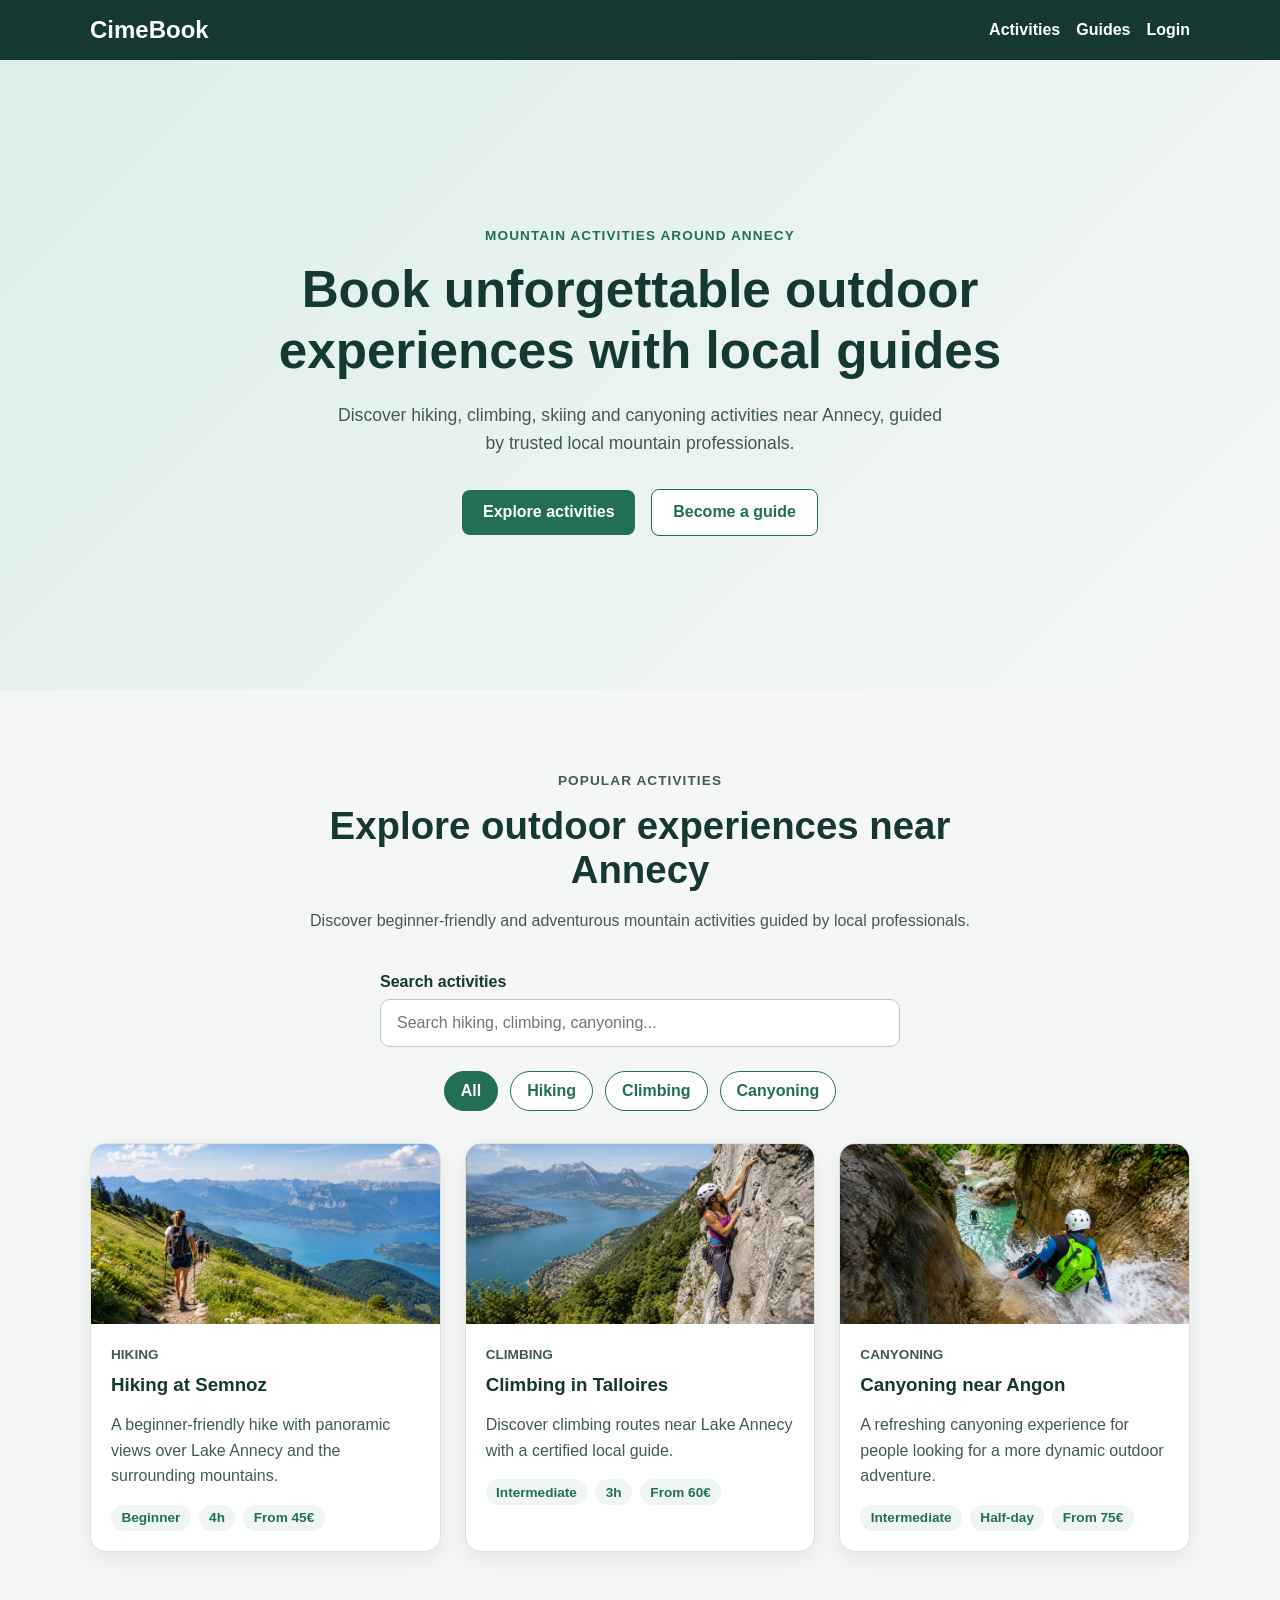
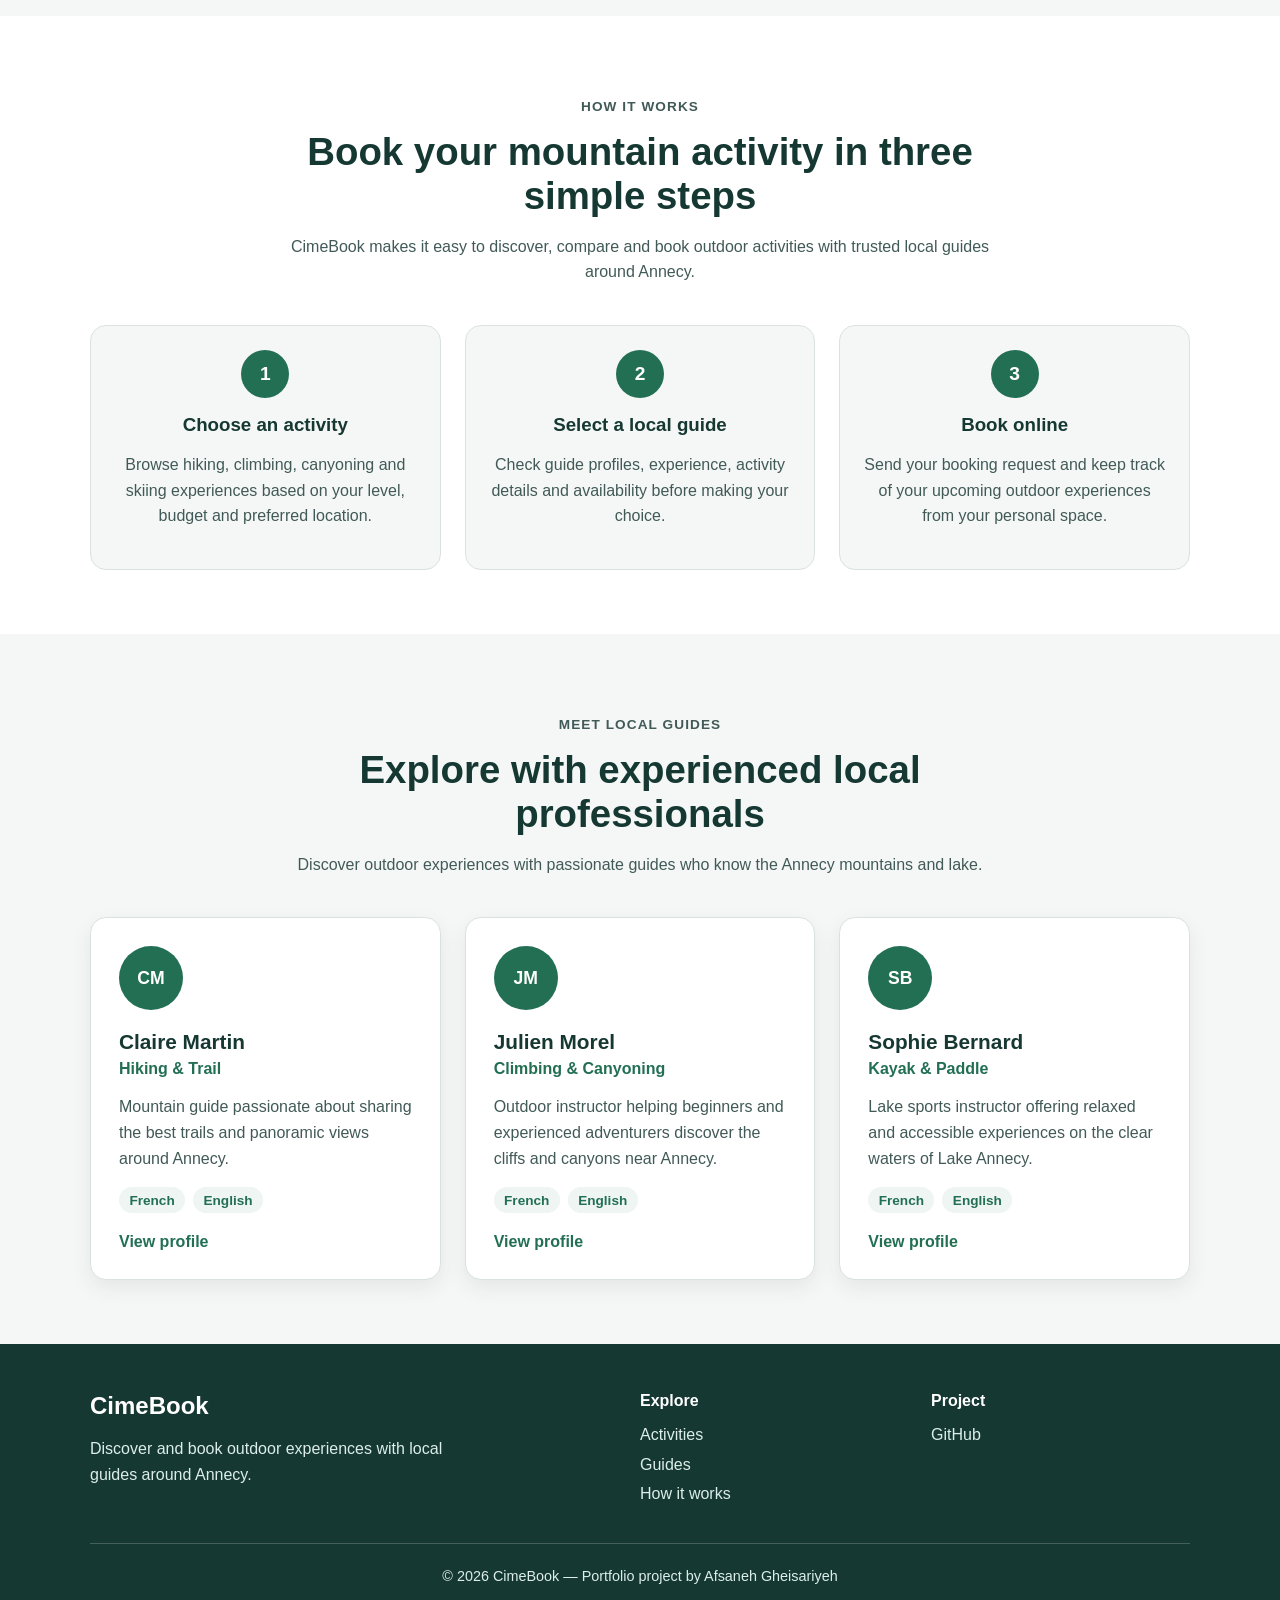
==== commit 676fc737: "feat: add activity search" ====
--- a/frontend-static/index.html
+++ b/frontend-static/index.html
@@ -56,6 +56,20 @@
             </p>
         </div>
 
+        <div class="activity-search">
+            <label for="activity-search-input" class="search-label">
+                Search activities
+            </label>
+
+            <input
+                    type="search"
+                    id="activity-search-input"
+                    class="search-input"
+                    placeholder="Search hiking, climbing, canyoning..."
+                    autocomplete="off"
+            >
+        </div>
+
         <div class="activity-filters" aria-label="Filter activities by category">
             <button
                     type="button"
@@ -95,6 +109,10 @@
         </div>
 
         <div class="activities-grid" id="activities-grid"></div>
+
+        <p class="no-activities-message" id="no-activities-message" hidden>
+            No activities match your search.
+        </p>
     </section>
 
 
--- a/frontend-static/css/style.css
+++ b/frontend-static/css/style.css
@@ -144,6 +144,41 @@
     line-height: 1.6;
 }
 
+.activity-search {
+    max-width: 520px;
+    margin: 0 auto 1.5rem;
+}
+
+.search-label {
+    display: block;
+    margin-bottom: 0.5rem;
+    color: #163832;
+    font-weight: bold;
+}
+
+.search-input {
+    width: 100%;
+    padding: 0.85rem 1rem;
+    border: 1px solid #b8cbc5;
+    border-radius: 10px;
+    background-color: white;
+    color: #1f2933;
+    font: inherit;
+}
+
+.search-input:focus {
+    outline: 2px solid #226f54;
+    outline-offset: 2px;
+    border-color: #226f54;
+}
+
+.no-activities-message {
+    margin: 2rem auto 0;
+    text-align: center;
+    color: #415a57;
+    font-weight: bold;
+}
+
 .activity-filters {
     max-width: 1100px;
     margin: 0 auto 2rem;
